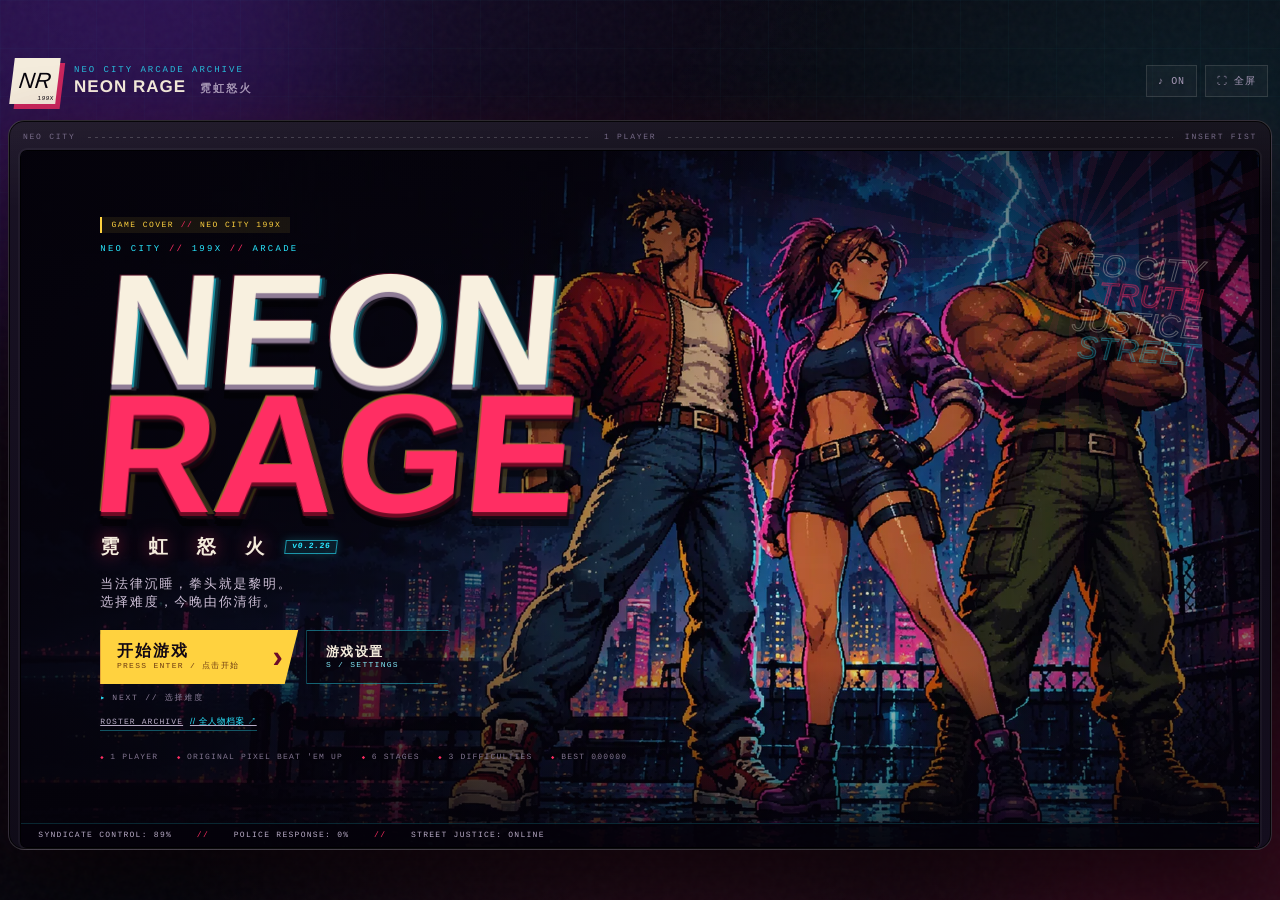
==== neon-rage.html @ 6bf714ed "feat: add full character roster archive" ====
<!DOCTYPE html>
<html lang="zh-CN">
<head>
  <meta charset="UTF-8" />
  <meta name="viewport" content="width=device-width, initial-scale=1.0, maximum-scale=1.0, user-scalable=no, viewport-fit=cover" />
  <meta name="theme-color" content="#08060f" />
  <meta name="description" content="NEON RAGE 霓虹怒火 — 一款原创 16-bit 风格横版清关动作游戏。选择三名斗士，扫荡霓虹之城。" />
  <title>NEON RAGE · 霓虹怒火</title>
  <link rel="icon" href="data:image/svg+xml,%3Csvg xmlns='http://www.w3.org/2000/svg' viewBox='0 0 64 64'%3E%3Crect width='64' height='64' fill='%2308060f'/%3E%3Cpath d='M12 50V14h13c11 0 17 5 17 14 0 6-3 10-8 12l10 10H31l-7-8v8H12zm12-19h3c4 0 6-1 6-4s-2-4-6-4h-3v8z' fill='%23ff2e63'/%3E%3C/svg%3E" />
  <style>
:root {
  --ink: #07050d;
  --ink-2: #0d0a16;
  --panel: #120e1d;
  --panel-2: #1a1327;
  --paper: #f4ecdc;
  --muted: #a89bb9;
  --pink: #ff2e63;
  --pink-deep: #a90d38;
  --cyan: #29e7ff;
  --yellow: #ffd23f;
  --violet: #7a3df0;
  --green: #57e389;
  --line: rgba(244, 236, 220, .13);
  --mono: "Courier New", "Menlo", "Consolas", monospace;
  --display: Impact, "Arial Black", "Haettenschweiler", "PingFang SC", "Microsoft YaHei", sans-serif;
  --cn: "PingFang SC", "Hiragino Sans GB", "Microsoft YaHei", "Noto Sans SC", sans-serif;
  --keyart-title: url("[data-uri]");
}

* { box-sizing: border-box; }

html, body {
  margin: 0;
  min-height: 100%;
  background: var(--ink);
  color: var(--paper);
  font-family: var(--mono);
}

body {
  min-height: 100vh;
  overflow-x: hidden;
  -webkit-font-smoothing: antialiased;
  text-rendering: geometricPrecision;
  background:
    radial-gradient(1100px 700px at 15% -5%, rgba(122, 61, 240, .16), transparent 60%),
    radial-gradient(1000px 700px at 95% 15%, rgba(41, 231, 255, .10), transparent 55%),
    radial-gradient(900px 800px at 55% 110%, rgba(255, 46, 99, .13), transparent 60%),
    #07050d;
}

button, input { font: inherit; }
button { color: inherit; -webkit-tap-highlight-color: transparent; }
button:focus-visible, [tabindex]:focus-visible {
  outline: 2px solid var(--cyan);
  outline-offset: 3px;
}

.is-hidden { display: none !important; }

.ambient { position: fixed; inset: 0; overflow: hidden; pointer-events: none; z-index: 0; }
.ambient-glow { position: absolute; border-radius: 50%; filter: blur(90px); opacity: .3; }
.glow-a { width: 44vw; height: 44vw; background: #5b1ea8; left: -18vw; top: -18vw; }
.glow-b { width: 38vw; height: 38vw; background: #9c123d; right: -16vw; bottom: -20vw; opacity: .28; }
.ambient-grid {
  position: absolute; inset: 0;
  background-image:
    linear-gradient(rgba(41, 231, 255, .035) 1px, transparent 1px),
    linear-gradient(90deg, rgba(41, 231, 255, .035) 1px, transparent 1px);
  background-size: 48px 48px;
  mask-image: linear-gradient(to bottom, rgba(0,0,0,.65), transparent 78%);
}
.ambient-noise {
  position: absolute; inset: 0; opacity: .055; mix-blend-mode: screen;
  background-image: url("data:image/svg+xml,%3Csvg viewBox='0 0 160 160' xmlns='http://www.w3.org/2000/svg'%3E%3Cfilter id='n'%3E%3CfeTurbulence type='fractalNoise' baseFrequency='.8' numOctaves='3' stitchTiles='stitch'/%3E%3C/filter%3E%3Crect width='100%25' height='100%25' filter='url(%23n)' opacity='.65'/%3E%3C/svg%3E");
}

.page {
  position: relative; z-index: 1;
  width: min(1488px, calc(100% - 16px));
  min-height: 100svh;
  margin: 0 auto;
  padding: 8px 0 6px;
  display: flex;
  flex-direction: column;
  justify-content: center;
}

/* ————— top bar ————— */
.topbar {
  display: flex; align-items: center; gap: 16px;
  padding: 0 4px 16px;
}
.brand-mark {
  width: 46px; height: 46px; flex: 0 0 auto;
  display: grid; place-items: center; position: relative;
  background: var(--paper); color: var(--ink);
  font-family: var(--display); font-style: italic; font-size: 22px; line-height: .8;
  transform: skew(-7deg);
  box-shadow: 5px 5px 0 rgba(255, 46, 99, .75);
}
.brand-mark small {
  position: absolute; right: 2px; bottom: 2px;
  font-family: var(--mono); font-size: 6px; font-style: normal; letter-spacing: .08em;
}
.topbar-copy { display: flex; flex-direction: column; gap: 2px; min-width: 0; }
.topbar-kicker { font-size: 9px; letter-spacing: .22em; color: var(--cyan); opacity: .8; }
.topbar-copy strong {
  font-family: var(--display); font-size: 17px; letter-spacing: .06em;
  font-weight: 900;
}
.topbar-copy em { font-family: var(--cn); font-style: normal; font-size: 11px; letter-spacing: .2em; color: var(--muted); margin-left: 8px; }
.topbar-actions { margin-left: auto; display: flex; gap: 8px; }
.utility-btn {
  border: 1px solid var(--line); background: rgba(255,255,255,.035);
  color: var(--muted); padding: 8px 11px; font-size: 10px; letter-spacing: .08em;
  cursor: pointer; transition: .18s ease;
}
.utility-btn:hover { color: var(--paper); border-color: rgba(41, 231, 255, .45); background: rgba(41, 231, 255, .07); }

/* ————— cabinet ————— */
.cabinet {
  position: relative;
  padding: 11px 11px 7px;
  border: 1px solid rgba(244, 236, 220, .14);
  border-radius: 16px;
  background:
    linear-gradient(180deg, rgba(255,255,255,.05), transparent 12%),
    linear-gradient(135deg, #191224, #0b0812 55%, #140e1e);
  box-shadow:
    0 40px 80px rgba(0,0,0,.58),
    0 0 0 1px rgba(0,0,0,.8) inset,
    0 0 60px rgba(255, 46, 99, .08);
}
.cabinet-topline {
  display: flex; align-items: center; gap: 12px;
  padding: 1px 3px 8px;
  font-size: 8px; letter-spacing: .22em; color: #776b88;
}
.cabinet-topline i { flex: 1; height: 1px; background: repeating-linear-gradient(90deg, rgba(255,255,255,.18) 0 3px, transparent 3px 7px); }
.cabinet-footer {
  display: flex; align-items: center; justify-content: space-between;
  padding: 8px 4px 2px; font-size: 7px; letter-spacing: .18em; color: #6e637e;
}
.footer-leds { display: flex; gap: 5px; }
.footer-leds i { width: 4px; height: 4px; border-radius: 50%; background: var(--pink); box-shadow: 0 0 6px var(--pink); }
.footer-leds i:nth-child(2) { background: var(--cyan); box-shadow: 0 0 6px var(--cyan); }
.footer-leds i:nth-child(3) { background: var(--yellow); box-shadow: 0 0 6px var(--yellow); }

.screen {
  container-type: inline-size;
  position: relative;
  width: 100%;
  aspect-ratio: 16 / 9;
  overflow: hidden;
  background: #05030a;
  border: 1px solid rgba(0,0,0,.95);
  border-radius: 7px;
  box-shadow:
    0 0 0 2px rgba(255,255,255,.04),
    0 0 40px rgba(41, 231, 255, .05) inset;
  isolation: isolate;
  touch-action: none;
}
#game {
  position: absolute; inset: 0; width: 100%; height: 100%;
  display: block;
  image-rendering: pixelated;
  background: #05030a;
  outline: none;
  filter: saturate(1.08) brightness(1.06) contrast(1.02);
}

/* CRT overlays */
.fx { position: absolute; inset: 0; pointer-events: none; z-index: 12; }
.fx-scanlines {
  background: repeating-linear-gradient(0deg, rgba(0,0,0,.20) 0, rgba(0,0,0,.20) 1px, transparent 1px, transparent 3px);
  opacity: .42; mix-blend-mode: multiply;
}
.fx-vignette {
  background: radial-gradient(ellipse at 50% 48%, transparent 51%, rgba(2,1,7,.42) 88%, rgba(2,1,7,.72) 100%);
  box-shadow: inset 0 0 4cqw rgba(0,0,0,.45);
}
.fx-glass {
  background:
    linear-gradient(112deg, rgba(255,255,255,.035) 0%, transparent 22%, transparent 78%, rgba(255,255,255,.018) 100%),
    radial-gradient(ellipse at 50% -20%, rgba(255,255,255,.07), transparent 45%);
}
#damage-flash {
  position: absolute; inset: 0; z-index: 13; pointer-events: none;
  background: radial-gradient(ellipse at center, transparent 30%, rgba(255, 20, 55, .55) 100%);
  opacity: 0; transition: opacity .16s ease-out;
}
#damage-flash.hit { opacity: .9; transition: none; }

/* ————— HUD ————— */
.hud {
  position: absolute; z-index: 15; inset: 0 0 auto 0;
  display: grid; grid-template-columns: 1fr auto 1fr; align-items: start;
  gap: 1.4cqw;
  padding: 1.25cqw 1.6cqw 2.4cqw;
  background: linear-gradient(to bottom, rgba(4,2,10,.86), rgba(4,2,10,.38) 65%, transparent);
  pointer-events: none;
  font-family: var(--mono);
  text-shadow: 1px 1px 0 #000;
}
.hud-left { display: flex; align-items: center; gap: .7cqw; min-width: 0; }
.hud-portrait {
  width: 3.45cqw; height: 4.3cqw; min-width: 32px; min-height: 40px;
  border: 1px solid rgba(255, 210, 63, .5);
  background: linear-gradient(135deg, rgba(255,46,99,.24), rgba(41,231,255,.08));
  overflow: hidden; flex: 0 0 auto;
  background-position: center; background-size: cover; background-repeat: no-repeat;
  image-rendering: pixelated;
}
.hud-portrait.rex, .modal-portrait.rex, .ending-portrait.rex, .boss-portrait.boss-rex { background-image: url("[data-uri]"); }
.hud-portrait.luna, .modal-portrait.luna, .ending-portrait.luna, .boss-portrait.boss-luna { background-image: url("[data-uri]"); }
.hud-portrait.bruno, .modal-portrait.bruno, .ending-portrait.bruno, .boss-portrait.boss-bruno { background-image: url("[data-uri]"); }
.hud-portrait canvas { width: 100%; height: 100%; display: block; }
.modal-portrait {
  position: absolute; top: 1.2cqw; right: 1.3cqw;
  width: 4.3cqw; height: 5.4cqw; min-width: 48px; min-height: 60px;
  border: 1px solid rgba(255,210,63,.35);
  background-color: #0b0710; background-position: center; background-size: cover;
  box-shadow: 0 .35cqw 1.2cqw rgba(0,0,0,.45);
  opacity: .92; pointer-events: none;
}
.modal-portrait.result-portrait { left: 1.3cqw; right: auto; }
.hud-vitals { min-width: 13cqw; }
.hud-name-row { display: flex; align-items: baseline; gap: .55cqw; }
.hud-name-row b { font-size: max(10px, 1.15cqw); letter-spacing: .1em; color: var(--paper); }
.hud-lives { font-size: max(8px, .82cqw); color: var(--yellow); letter-spacing: .12em; }
.meter { position: relative; overflow: hidden; background: rgba(0,0,0,.72); border: 1px solid rgba(244,236,220,.35); }
.meter i { position: absolute; inset: 0; display: block; transform-origin: left center; }
.hp-meter { height: .72cqw; min-height: 7px; margin-top: .26cqw; }
.hp-meter #hp-ghost { background: #fff2cf; opacity: .18; transition: transform .5s ease .15s; }
.hp-meter #hp-fill { background: linear-gradient(90deg, #ffb52e, #ffe66d 65%, #fff4b0); box-shadow: 0 0 8px rgba(255, 200, 60, .45); }
.hp-meter.low #hp-fill { background: linear-gradient(90deg, #ff2e63, #ff6b3d); animation: lowhp .7s steps(2) infinite; }
.hud-subrow {
  display: flex; justify-content: space-between; gap: .7cqw;
  margin-top: .3cqw; font-size: max(10px, .72cqw); letter-spacing: .05em; color: #ded2e8;
}
.hud-subrow #hud-weapon { color: var(--cyan); }
.hud-center { text-align: center; padding: .15cqw .65cqw .2cqw; background: rgba(4,2,10,.42); border-bottom: 1px solid rgba(255,210,63,.18); }
.hud-center > span { font-size: max(9px, .7cqw); letter-spacing: .24em; color: var(--yellow); }
.hud-center > div { font-size: max(9px, .58cqw); letter-spacing: .14em; color: #e4d9ed; margin-top: .25cqw; }
.hud-right { text-align: right; line-height: 1.1; }
.hud-score span, .hud-combo span { font-size: max(9px, .6cqw); letter-spacing: .12em; color: #d7cbe1; display: block; }
.hud-score b { font-size: max(12px, 1.23cqw); letter-spacing: .09em; color: var(--paper); font-weight: 400; }
.hud-combo { margin-top: .2cqw; }
.hud-combo b { font-size: max(11px, 1.15cqw); color: var(--cyan); letter-spacing: .08em; font-weight: 400; }
.hud-combo.hot b { color: var(--pink); text-shadow: 0 0 10px rgba(255,46,99,.8); }

.enemy-ui {
  position: absolute; z-index: 14; top: 2.5cqw; right: 6.2cqw;
  width: min(34.5cqw, 520px); min-width: 250px;
  display: flex; align-items: center; gap: .5cqw;
  pointer-events: none;
  background: rgba(4,2,10,.76); border: 1px solid var(--enemy-accent, #ff4b5e);
  padding: .35cqw .5cqw;
  box-shadow: 0 0 16px rgba(255,46,99,.13);
}
.enemy-portrait {
  width: 3.2cqw; height: 3.2cqw; min-width: 42px; min-height: 42px;
  flex: 0 0 auto; display: block;
  background-color: #0b0710; background-repeat: no-repeat;
  background-position: center; background-size: cover;
  border: 1px solid rgba(255,255,255,.2);
}
.enemy-portrait.enemy-punk { background-image: url("[data-uri]"); }
.enemy-portrait.enemy-blade { background-image: url("[data-uri]"); }
.enemy-portrait.enemy-brute { background-image: url("[data-uri]"); }
.enemy-portrait.enemy-kicker { background-image: url("[data-uri]"); }
.enemy-portrait.enemy-boxer { background-image: url("[data-uri]"); }
.enemy-portrait.enemy-whip { background-image: url("[data-uri]"); }
.enemy-portrait.enemy-gunner { background-image: url("[data-uri]"); }
.enemy-portrait.enemy-siren { background-image: url("[data-uri]"); }
.enemy-portrait.enemy-viper { background-image: url("[data-uri]"); }
.enemy-portrait.enemy-wrecker { background-image: url("[data-uri]"); }
.enemy-ui-main { flex: 1 1 auto; min-width: 0; }
.enemy-ui-head { display: flex; justify-content: space-between; align-items: baseline; gap: .7cqw; padding-bottom: .18cqw; }
.enemy-ui-head span { font-size: max(9px, .55cqw); letter-spacing: .15em; color: #ffd08a; white-space: nowrap; }
.enemy-ui-head b { font-size: max(10px, .72cqw); letter-spacing: .08em; color: #fff6e8; flex: 1 1 auto; text-align: right; white-space: nowrap; overflow: hidden; text-overflow: ellipsis; }
.enemy-bar-row { display: flex; align-items: center; gap: .4cqw; }
.enemy-meter { flex: 1 1 auto; min-width: 0; height: max(7px, .58cqw); border-color: var(--enemy-accent, #ff4b5e); }
.enemy-meter i { background: linear-gradient(90deg, var(--enemy-accent, #ff4b5e), #ffd23f); box-shadow: 0 0 10px rgba(255,46,99,.42); }
.enemy-hp {
  flex: 0 0 auto; min-width: 4.6em; text-align: right;
  font-family: var(--mono); font-weight: 700; font-size: max(9px, .58cqw);
  font-variant-numeric: tabular-nums; letter-spacing: .02em; color: #ffe0a0; white-space: nowrap;
}
.enemy-hp.low { color: #ff8b9e; text-shadow: 0 0 8px rgba(255,46,99,.7); }

.boss-ui {
  position: absolute; z-index: 15; top: max(38px, 5.6cqw); left: 50%; transform: translateX(-50%);
  width: min(42cqw, 620px); min-width: 250px; pointer-events: none;
  background: rgba(4,2,10,.8); border: 1px solid rgba(255,46,99,.4);
  padding: .45cqw .6cqw .55cqw;
  box-shadow: 0 0 20px rgba(255,46,99,.15);
}
.boss-row { display: flex; align-items: stretch; gap: .55cqw; }
.boss-avatar {
  width: 3.5cqw; height: 4.1cqw; min-width: 34px; min-height: 40px;
  flex: 0 0 auto; display: block;
  background-color: #0b0710; background-position: center; background-size: cover;
  border: 1px solid rgba(255,46,99,.55); box-shadow: 0 0 10px rgba(255,46,99,.18);
}
.boss-row-main { flex: 1 1 auto; min-width: 0; display: flex; flex-direction: column; justify-content: center; }
.boss-ui-head { display: flex; justify-content: space-between; align-items: baseline; gap: 1cqw; padding-bottom: .2cqw; }
.boss-ui-head span { font-size: max(10px, .64cqw); letter-spacing: .17em; color: #ffd08a; white-space: nowrap; }
.boss-ui-head b { font-size: max(11px, .92cqw); letter-spacing: .15em; color: #fff6e8; flex: 1 1 auto; text-align: right; white-space: nowrap; overflow: hidden; text-overflow: ellipsis; }
.boss-bar-row { display: flex; align-items: center; gap: .45cqw; }
.boss-bar-row .boss-meter { flex: 1 1 auto; min-width: 0; }
.boss-meter { height: max(8px, .72cqw); border-color: rgba(255,46,99,.7); background-image: repeating-linear-gradient(90deg, transparent 0 9%, rgba(0,0,0,.38) 9% 10%); }
.boss-meter i { background: linear-gradient(90deg, #ff2e63, #ff5b7d 55%, #ffd23f); box-shadow: 0 0 14px rgba(255,46,99,.85); }
.boss-hp {
  flex: 0 0 auto; min-width: 5.4em; text-align: right;
  font-family: var(--mono); font-weight: 700; font-size: max(9px, .62cqw); font-variant-numeric: tabular-nums;
  letter-spacing: .03em; color: #ffd08a; white-space: nowrap;
}
.boss-hp.low { color: #ff8b9e; text-shadow: 0 0 8px rgba(255,46,99,.7); }
.boss-row + .boss-row {
  margin-top: .45cqw; padding-top: .4cqw;
  border-top: 1px solid rgba(255,46,99,.25);
}
.boss-row-2 .boss-avatar { border-color: rgba(41,231,255,.55); box-shadow: 0 0 10px rgba(41,231,255,.16); }
.boss-row-2 .boss-meter { border-color: rgba(41,231,255,.6); }
.boss-row-2 .boss-meter i { background: linear-gradient(90deg, #29e7ff, #7ef4ff 55%, #ffd23f); box-shadow: 0 0 14px rgba(41,231,255,.8); }
.boss-row-2 .boss-hp { color: #a9f5ff; }
.boss-row-2 .boss-hp.low { color: #ff9aad; }

/* ————— title ————— */
.overlay { position: absolute; inset: 0; z-index: 20; }
.title-screen {
  background:
    linear-gradient(90deg, rgba(4,2,10,.88) 0%, rgba(4,2,10,.55) 35%, rgba(4,2,10,.05) 62%, rgba(4,2,10,.48) 100%),
    linear-gradient(0deg, rgba(4,2,10,.8) 0%, transparent 26%, transparent 76%, rgba(4,2,10,.5) 100%),
    var(--keyart-title) center / cover no-repeat;
}
.title-content {
  position: absolute; left: 6.4cqw; top: 9%;
  width: 55%; z-index: 2;
  animation: titleIn .8s cubic-bezier(.2,.8,.2,1) both;
}
.eyebrow {
  font-size: max(8px, .72cqw); letter-spacing: .26em; color: var(--cyan);
  display: flex; align-items: center; gap: .6cqw; text-transform: uppercase;
}
.eyebrow span { color: var(--pink); }
.game-logo {
  margin: 1.3cqw 0 0;
  display: flex; flex-direction: column; align-items: flex-start;
  font-family: var(--display); font-weight: 900;
  line-height: .76; letter-spacing: -.035em;
  transform: skew(-5deg);
  filter: drop-shadow(0 .7cqw 0 rgba(0,0,0,.55));
}
.logo-neon {
  position: relative; display: block;
  font-size: 12.8cqw; color: #f8f0df;
  text-shadow:
    0 .35cqw 0 #8f7c96,
    0 .48cqw 0 #17101e,
    .18cqw .18cqw 0 rgba(41,231,255,.5),
    -.12cqw -.12cqw 0 rgba(255,46,99,.3);
}
.logo-neon::after {
  content: "NEON"; position: absolute; left: 0; top: 0; z-index: -1;
  color: var(--cyan); opacity: .25; transform: translate(.4cqw, .12cqw);
}
.logo-rage {
  position: relative; display: block;
  font-size: 13.6cqw; color: var(--pink);
  text-shadow:
    0 .35cqw 0 #6f0a24,
    .2cqw .5cqw 0 #160a13,
    -.12cqw -.1cqw 0 rgba(255,210,63,.55);
}
.logo-rage::after {
  content: "RAGE"; position: absolute; left: 0; top: 0; z-index: -1;
  color: var(--yellow); opacity: .2; transform: translate(.55cqw, .18cqw);
}
.logo-cn {
  margin-top: 1.2cqw;
  display: flex; align-items: center; gap: .75cqw;
  font-family: var(--cn); font-weight: 900;
  font-size: 1.55cqw; letter-spacing: .62em; color: #f4ecdc;
  text-shadow: 0 0 18px rgba(255,46,99,.55);
}
.logo-cn .cover-version {
  display: inline-flex; align-items: center;
  padding: .16cqw .5cqw .18cqw;
  border: 1px solid rgba(41,231,255,.6);
  background: rgba(41,231,255,.1);
  color: var(--cyan);
  font-family: var(--mono); font-size: max(8px, .58cqw); font-weight: 700;
  letter-spacing: .08em; line-height: 1; white-space: nowrap;
  text-shadow: none;
  transform: skew(-7deg);
  box-shadow: 0 0 .8cqw rgba(41,231,255,.22);
}
.title-copy {
  margin: 1.25cqw 0 1.5cqw;
  font-family: var(--cn); font-size: max(9px, 1.05cqw); letter-spacing: .14em;
  color: #cfc1d8;
}
.arcade-btn {
  position: relative; display: inline-flex; flex-direction: column; align-items: flex-start;
  gap: .15cqw; min-width: 16cqw;
  padding: 1cqw 2.6cqw 1.05cqw 1.35cqw;
  border: 0; cursor: pointer;
  color: #130914; background: var(--yellow);
  font-family: var(--cn); font-weight: 900;
  clip-path: polygon(0 0, 100% 0, calc(100% - 1.1cqw) 100%, 0 100%);
  box-shadow: 0 .35cqw 0 #a5163e, 0 1.2cqw 3cqw rgba(0,0,0,.4);
  transition: transform .14s ease, filter .14s ease;
  animation: btnPulse 2.4s ease-in-out infinite;
}
.arcade-btn::after {
  content: "›"; position: absolute; right: 1.25cqw; top: 50%; transform: translateY(-50%);
  font-family: var(--display); font-size: 2.5cqw; color: #6c0c2b;
}
.arcade-btn:hover { transform: translateY(-2px) skew(-2deg); filter: brightness(1.08); }
.arcade-btn:active { transform: translateY(1px); }
.btn-main { font-size: 1.3cqw; letter-spacing: .12em; line-height: 1; }
.btn-sub { font-family: var(--mono); font-weight: 400; font-size: max(8px, .53cqw); letter-spacing: .16em; color: #6b3a13; }
.arcade-btn.compact { min-width: 12cqw; padding: .75cqw 2.3cqw .8cqw 1.1cqw; animation: none; }
.arcade-btn.compact .btn-main { font-size: 1.05cqw; }
.arcade-btn.compact .btn-sub { font-size: .48cqw; }
.arcade-btn.compact::after { font-size: 2cqw; right: 1cqw; }

.cover-archive {
  display: inline-flex; align-items: baseline; gap: .55cqw;
  margin-top: .9cqw; padding-bottom: .18cqw;
  border-bottom: 1px solid rgba(41,231,255,.35);
  font-family: var(--mono); font-size: max(8px, .52cqw);
  letter-spacing: .14em; color: #b9adc7;
  transition: color .2s, border-color .2s;
}
.cover-archive span { font-family: var(--cn); font-size: max(8px, .7cqw); letter-spacing: .06em; color: var(--cyan); }
.cover-archive:hover { color: var(--yellow); border-color: var(--yellow); }
.cover-archive:hover span { color: var(--pink); }

.title-meta {
  display: flex; gap: 1.5cqw; flex-wrap: wrap;
  margin-top: 1.8cqw;
  font-size: max(8px, .55cqw); letter-spacing: .15em; color: #81748f;
}
.title-meta span::before { content: "◆"; color: var(--pink); margin-right: .45cqw; font-size: .45cqw; }
.title-stamp {
  position: absolute; right: 4.6cqw; top: 15%;
  display: flex; flex-direction: column; align-items: flex-end; gap: .12cqw;
  font-family: var(--display); font-style: italic; font-size: 2.5cqw;
  line-height: .85; color: transparent;
  -webkit-text-stroke: 1px rgba(244,236,220,.34);
  transform: rotate(4deg); opacity: .95; z-index: 1;
}
.title-stamp span:nth-child(2) { color: rgba(255,46,99,.22); -webkit-text-stroke: 1px rgba(255,46,99,.45); }
.title-stamp span:nth-child(4) { color: rgba(41,231,255,.12); -webkit-text-stroke: 1px rgba(41,231,255,.32); }
.title-rays {
  position: absolute; width: 70cqw; height: 70cqw; right: -20cqw; top: -27cqw;
  background: repeating-conic-gradient(from 10deg at 50% 50%, rgba(255,46,99,.09) 0 5deg, transparent 5deg 14deg);
  border-radius: 50%; filter: blur(.2px);
  animation: spin 70s linear infinite;
  mask-image: radial-gradient(circle, #000 0 18%, transparent 62%);
  opacity: .8;
}
.title-ticker {
  position: absolute; left: 0; right: 0; bottom: 0;
  display: flex; align-items: center; gap: 2cqw;
  padding: .55cqw 1.4cqw;
  background: rgba(4,2,10,.82);
  border-top: 1px solid rgba(41,231,255,.16);
  font-size: max(8px, .56cqw); letter-spacing: .16em; color: #b8abc6;
  white-space: nowrap; overflow: hidden;
}
.title-ticker span:nth-child(2n) { color: var(--pink); }

/* ————— character select ————— */
.select-screen {
  background:
    radial-gradient(ellipse at 50% 20%, rgba(122,61,240,.16), transparent 55%),
    rgba(4,2,10,.9);
  backdrop-filter: blur(2px);
  display: flex; flex-direction: column; justify-content: center;
  padding: 2.4cqw 3.6cqw 2cqw;
  gap: 1.15cqw;
  overflow: hidden;
}
.select-head { text-align: center; flex: 0 0 auto; }
.select-head .eyebrow { justify-content: center; font-size: .62cqw; }
.select-head h2 {
  margin: .45cqw 0 .2cqw;
  font-family: var(--display); font-size: 3.2cqw; letter-spacing: .04em;
  color: var(--paper); text-shadow: .18cqw .18cqw 0 rgba(255,46,99,.45);
}
.select-head p { margin: 0; font-family: var(--cn); font-size: max(9px, .9cqw); color: var(--muted); letter-spacing: .08em; }
.char-grid { display: grid; grid-template-columns: repeat(3, 1fr); gap: 1.3cqw; flex: 1 1 auto; min-height: 0; }
.char-card {
  --char-bg: none;
  position: relative; display: flex; flex-direction: column; align-items: flex-start;
  padding: 1.1cqw 1.5cqw 1cqw 1.2cqw;
  text-align: left; cursor: pointer;
  border: 1px solid rgba(244,236,220,.16);
  background-color: #090610;
  background-image:
    linear-gradient(180deg, rgba(4,2,10,.56) 0%, rgba(4,2,10,.22) 30%, rgba(4,2,10,.7) 64%, rgba(4,2,10,.95) 100%),
    linear-gradient(155deg, color-mix(in srgb, var(--char-color, #7a3df0) 14%, transparent), transparent 46%, rgba(9,6,16,.62) 100%),
    var(--char-bg);
  background-size: cover;
  background-position: center, center, center 28%;
  background-repeat: no-repeat;
  color: var(--paper);
  overflow: hidden;
  transition: transform .18s ease, border-color .18s ease, box-shadow .18s ease;
}
.char-card::before {
  content: ""; position: absolute; inset: 0;
  background: repeating-linear-gradient(135deg, rgba(255,255,255,.025) 0 1px, transparent 1px 12px);
  pointer-events: none;
}
.char-card[data-char="rex"] { --char-color: #ff2e63; --char-bg: url("[data-uri]"); }
.char-card[data-char="luna"] { --char-color: #7a3df0; --char-bg: url("[data-uri]"); }
.char-card[data-char="bruno"] { --char-color: #ffd23f; --char-bg: url("[data-uri]"); }
.char-card:hover, .char-card.selected {
  transform: translateY(-.18cqw);
  border-color: var(--char-color, var(--pink));
  box-shadow: 0 .8cqw 2.5cqw rgba(0,0,0,.5), 0 0 2.2cqw color-mix(in srgb, var(--char-color, var(--pink)) 28%, transparent);
  background-image:
    linear-gradient(180deg, rgba(4,2,10,.4) 0%, rgba(4,2,10,.08) 30%, rgba(4,2,10,.64) 64%, rgba(4,2,10,.94) 100%),
    linear-gradient(155deg, color-mix(in srgb, var(--char-color, var(--pink)) 22%, transparent), transparent 46%, rgba(9,6,16,.58) 100%),
    var(--char-bg);
}
.char-card.selected::before {
  border: 1px solid rgba(255,255,255,.12);
}
.char-index {
  position: absolute; right: .8cqw; top: .35cqw;
  font-family: var(--display); font-size: 3.1cqw; line-height: 1;
  color: rgba(255,255,255,.1);
}
.char-preview {
  width: 100%; height: 14.8cqw; display: block; object-fit: contain;
  margin: 0 auto .1cqw;
  filter: drop-shadow(0 1cqw 1cqw rgba(0,0,0,.55));
}
.char-tag { font-size: max(8px, .5cqw); letter-spacing: .2em; color: var(--char-color, var(--pink)); }
.char-name { font-family: var(--display); font-size: max(14px, 2.1cqw); line-height: 1.1; letter-spacing: .03em; margin-top: .1cqw; }
.char-name em { font-family: var(--cn); font-style: normal; font-size: max(9px, .82cqw); letter-spacing: .18em; color: #cbbfd7; margin-left: .35cqw; }
.char-role { font-family: var(--cn); font-size: max(8px, .72cqw); color: #b9adc7; letter-spacing: .08em; margin-bottom: .5cqw; }
.stat-row { display: flex; align-items: center; gap: .5cqw; width: 100%; margin-top: .22cqw; }
.stat-row > span { width: max(10px, .9cqw); font-family: var(--cn); font-size: max(8px, .55cqw); color: #c2b6cf; }
.stat-track { flex: 1; height: max(4px, .45cqw); background: rgba(0,0,0,.82); border: 1px solid rgba(255,255,255,.12); }
.stat-track i { display: block; height: 100%; background: var(--char-color, var(--pink)); background: linear-gradient(90deg, var(--char-color, var(--pink)), color-mix(in srgb, var(--char-color, var(--pink)) 45%, #fff)); box-shadow: 0 0 6px color-mix(in srgb, var(--char-color, var(--pink)) 65%, transparent); opacity: 1; }
.char-trait { display: none; }
.char-desc {
  margin: auto 0 0; padding-top: .5cqw; font-family: var(--cn); font-size: max(10px, .72cqw); line-height: 1.55;
  color: #cdc1da; letter-spacing: .03em;
}
.select-footer {
  display: flex; align-items: center; justify-content: space-between; gap: 1cqw;
  flex: 0 0 auto; padding-top: .15cqw;
}
.select-help { font-family: var(--cn); font-size: max(8px, .64cqw); color: #9a8da8; letter-spacing: .05em; }
.select-help kbd { margin: 0 .15cqw; }
.select-buttons { display: flex; align-items: center; gap: .7cqw; }
.ghost-btn {
  border: 1px solid rgba(244,236,220,.22); background: transparent;
  color: #b7aac5; padding: .7cqw 1.2cqw; font-family: var(--cn); font-size: max(9px, .72cqw);
  cursor: pointer; transition: .16s ease; letter-spacing: .08em;
}
.ghost-btn:hover { color: var(--paper); border-color: rgba(244,236,220,.5); background: rgba(255,255,255,.045); }
.ghost-btn.danger:hover { border-color: var(--pink); color: var(--pink); }

/* ————— stage intro ————— */
.stage-card {
  background-color: rgba(4,2,10,.8);
  background-position: center; background-size: cover;
  display: grid; place-items: center; z-index: 22;
}
.stage-card--01 { background-image: linear-gradient(180deg, rgba(4,2,10,.78), rgba(4,2,10,.42) 44%, rgba(4,2,10,.84)), url("[data-uri]"); }
.stage-card--02 { background-image: linear-gradient(180deg, rgba(4,2,10,.78), rgba(4,2,10,.42) 44%, rgba(4,2,10,.84)), url("[data-uri]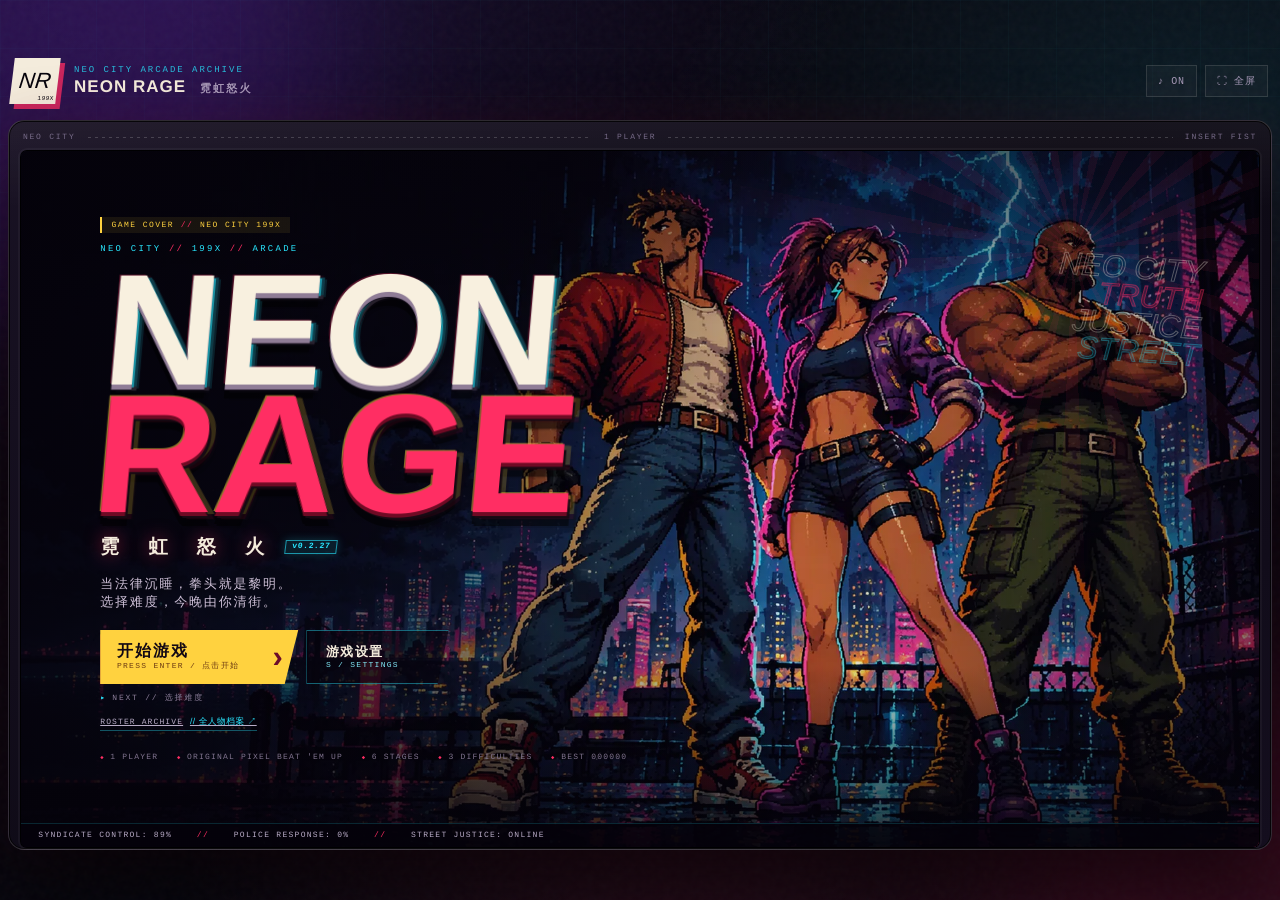
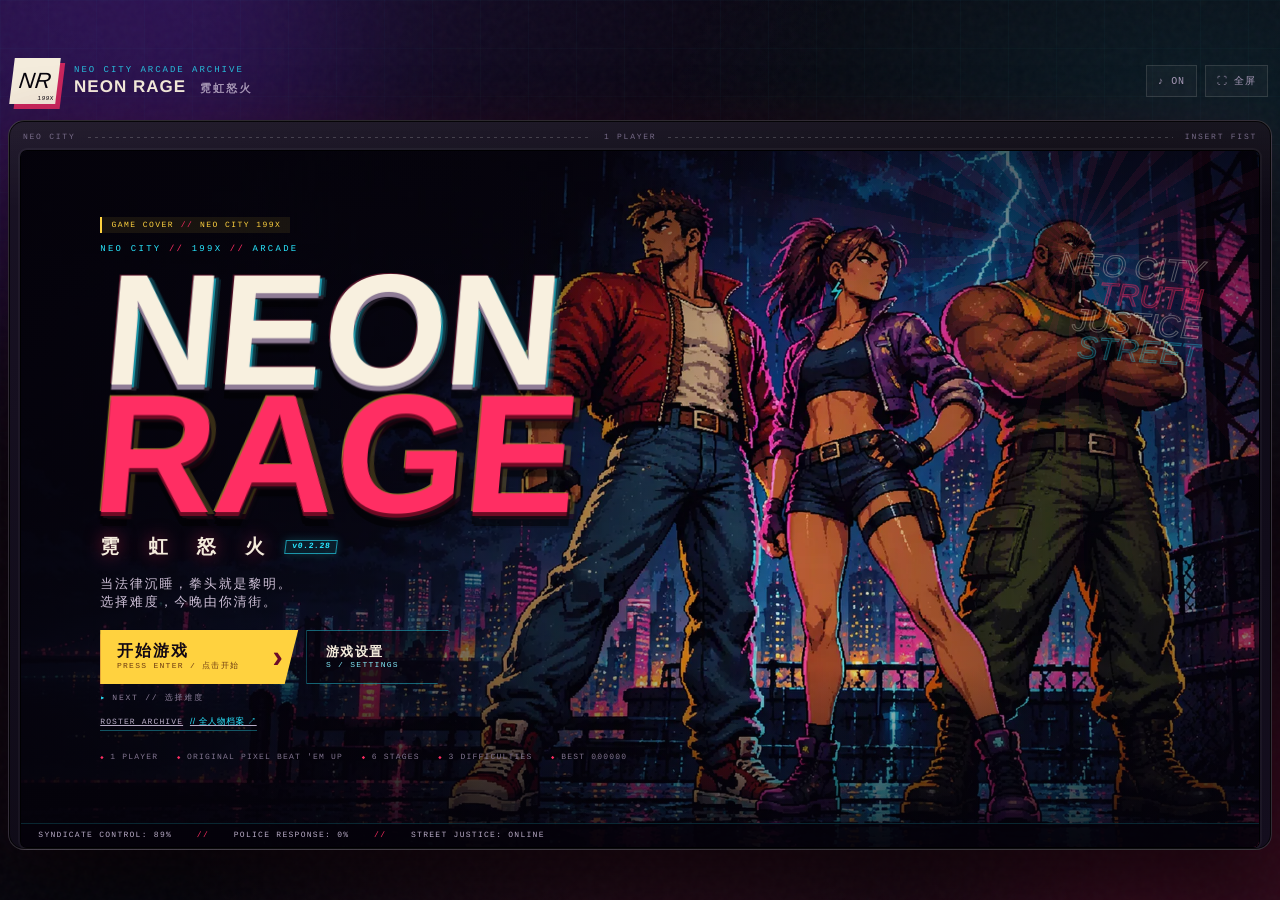
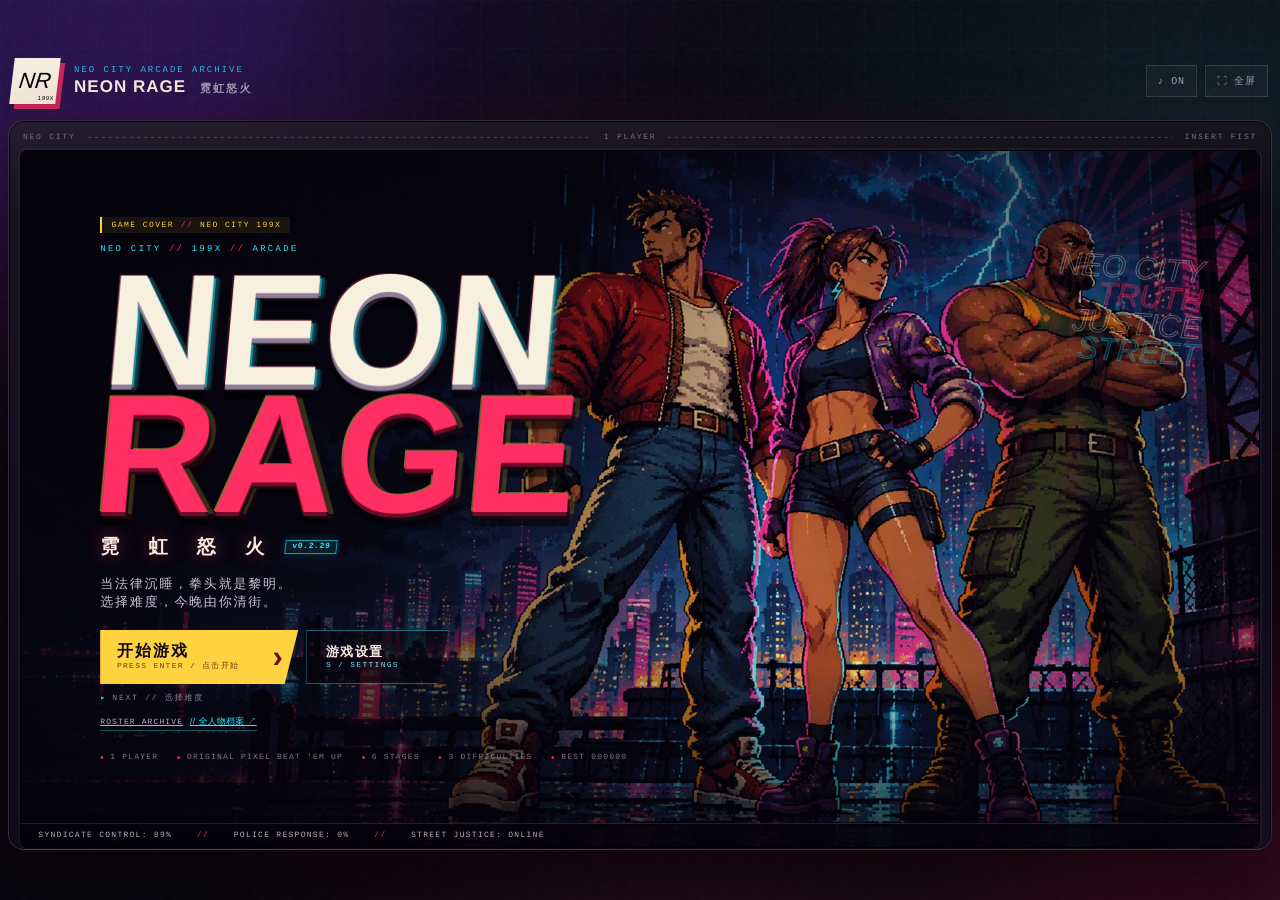
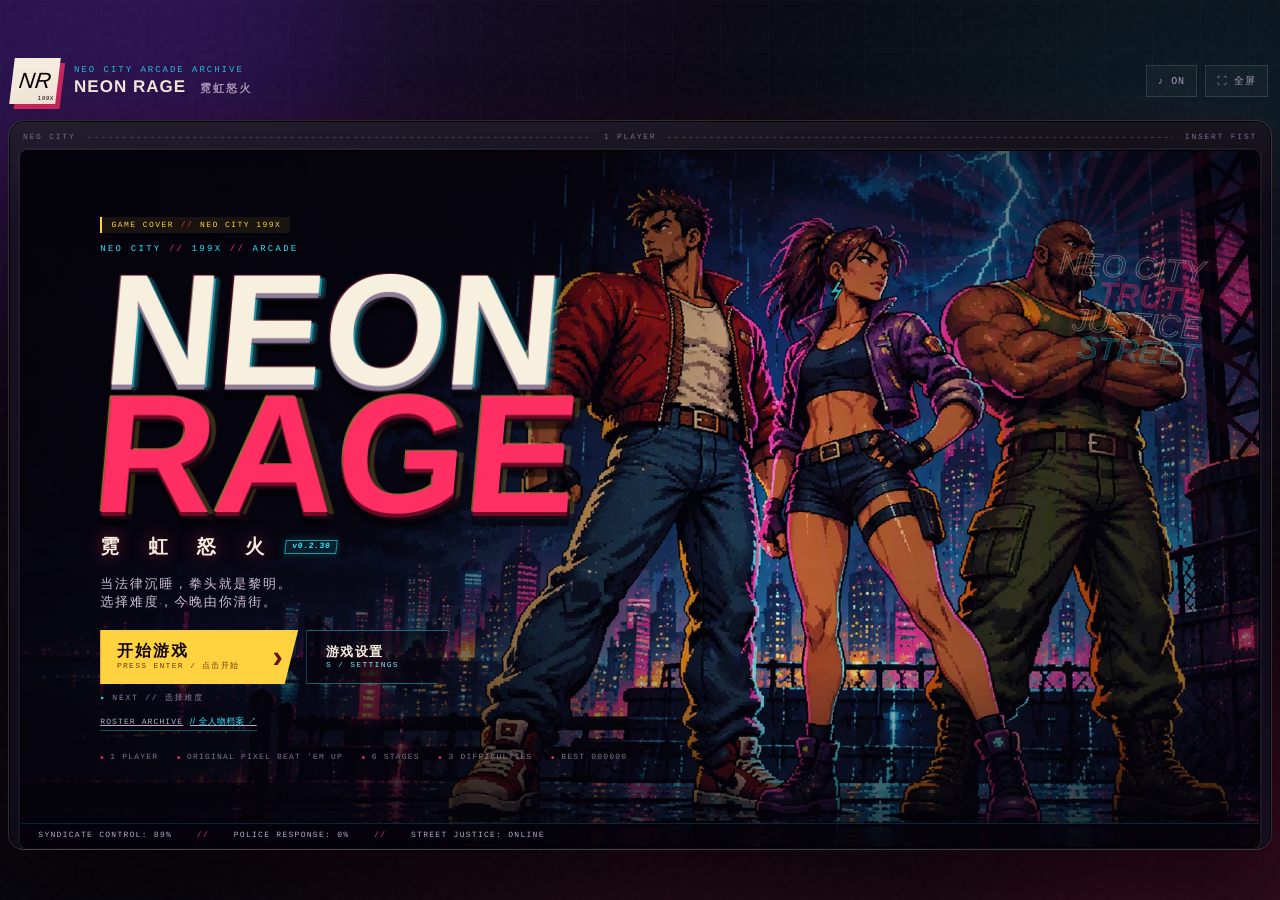
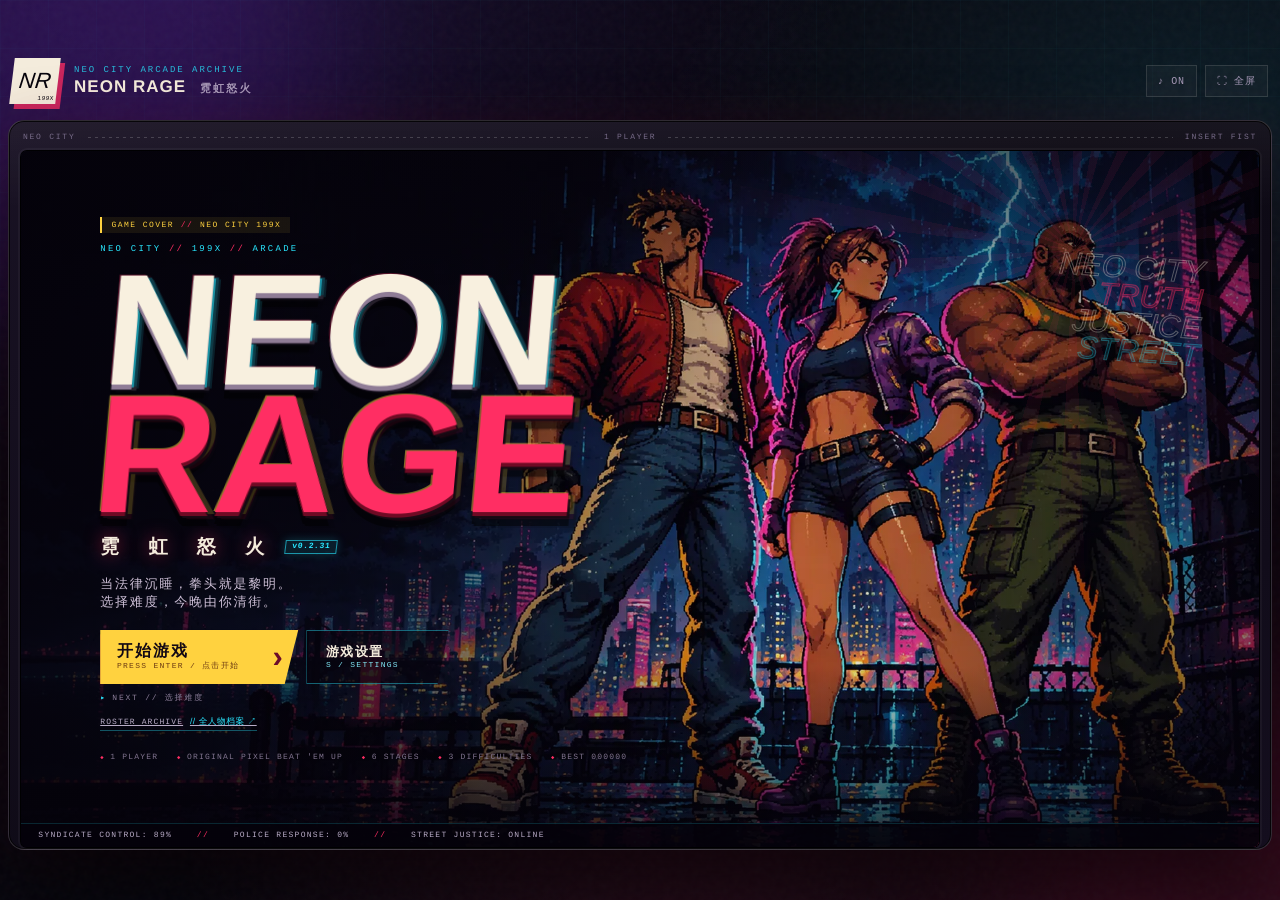
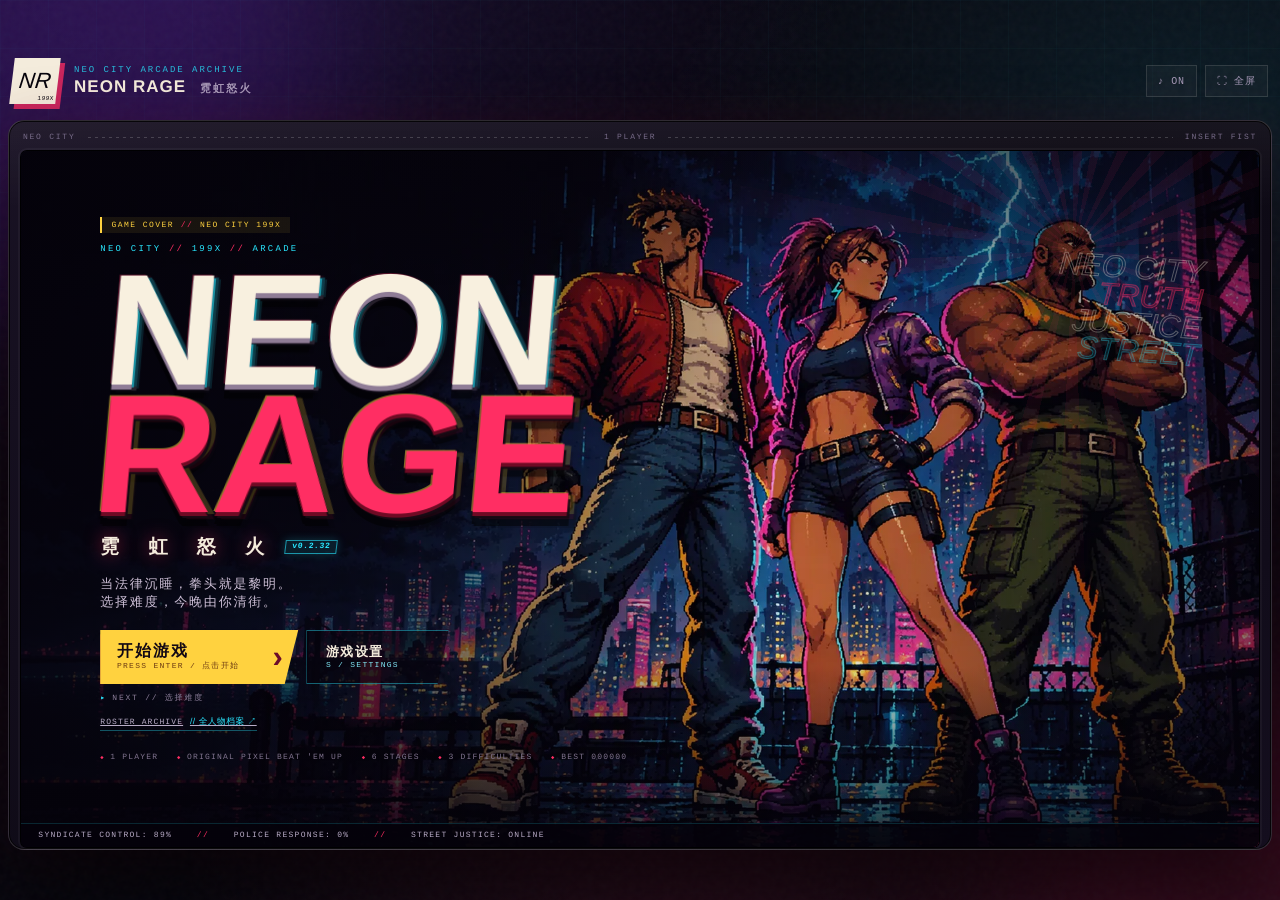
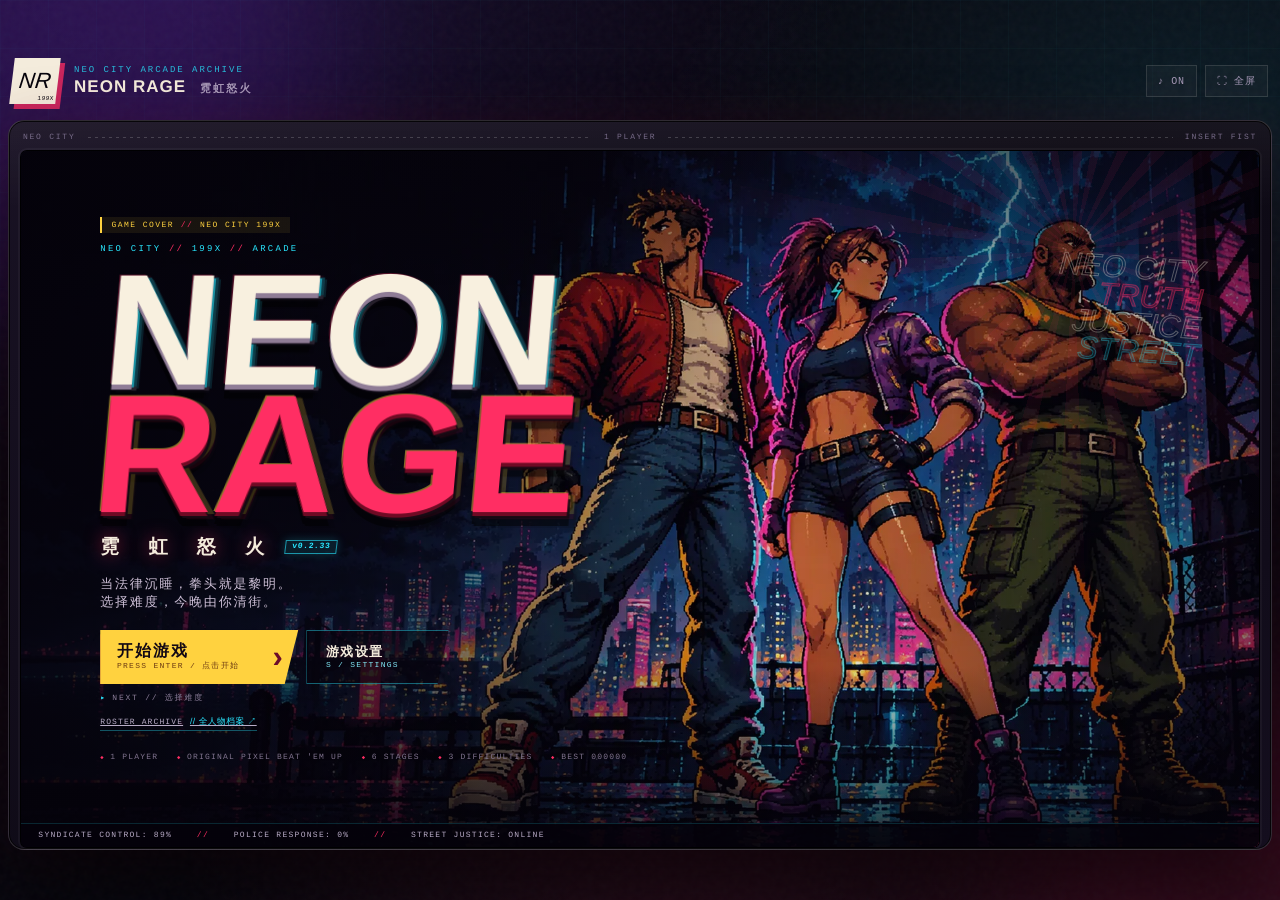
